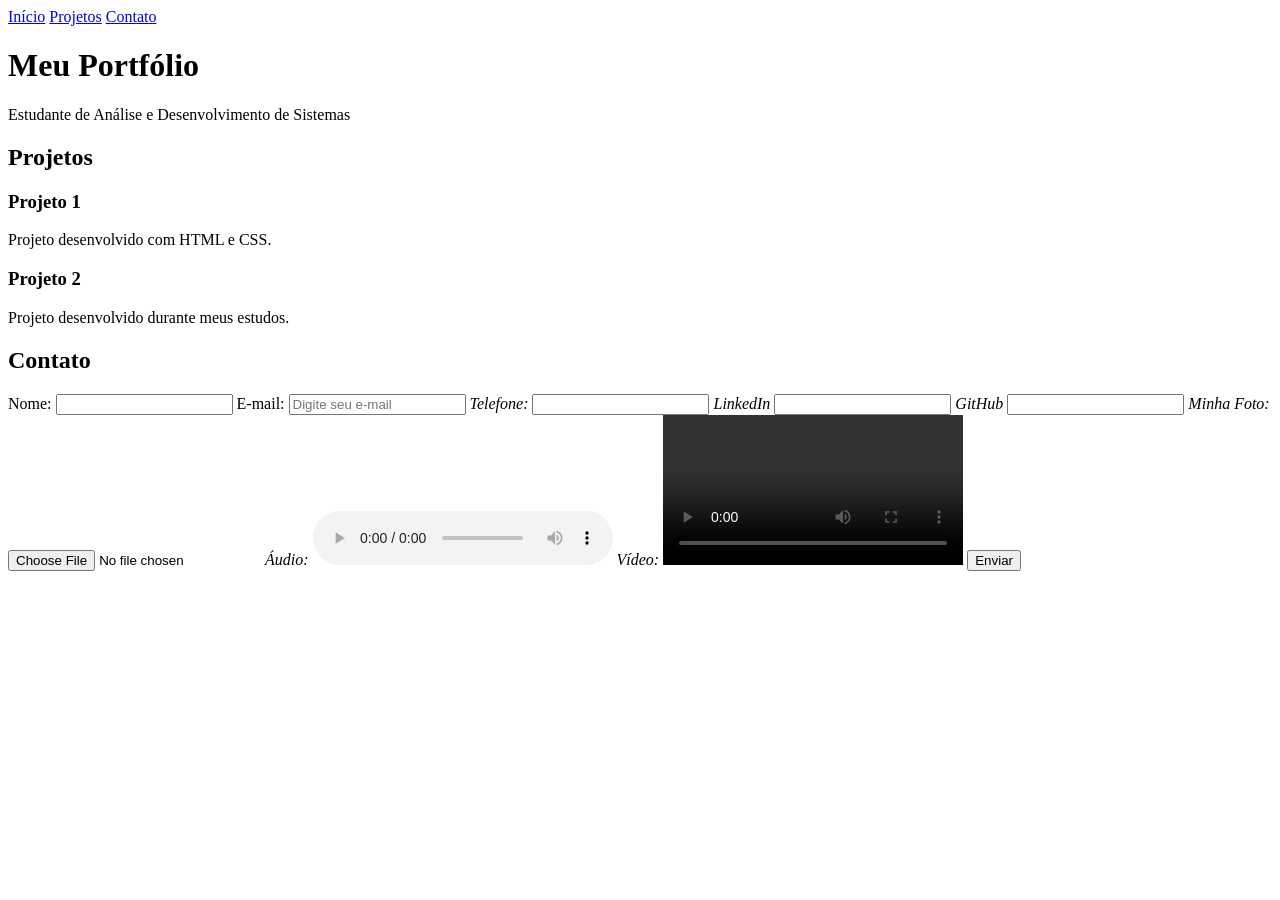
==== aulas/index.html @ dfea7bc9 "add CSS lesson HTML demo" ====
<!DOCTYPE html>
<html lang="pt-BR">
<head>
  <meta charset="UTF-8">
  <meta name="viewport" content="width=device-width, initial-scale=1.0">
  <title>Meu Portfólio</title>
  <link rel="stylesheet" href="css/style.css">
</head>

<body>

  <nav>
    <a href="#banner">Início</a>
    <a href="#projetos">Projetos</a>
    <a href="#contato">Contato</a>
  </nav>

  <header id="banner">
    <h1>Meu Portfólio</h1>
    <p>Estudante de Análise e Desenvolvimento de Sistemas</p>
  </header>

  <section id="projetos">
    <h2>Projetos</h2>

    <div class="card">
      <h3>Projeto 1</h3>
      <p>Projeto desenvolvido com HTML e CSS.</p>
    </div>

    <div class="card">
      <h3>Projeto 2</h3>
      <p>Projeto desenvolvido durante meus estudos.</p>
    </div>
  </section>

  <section id="contato">
    <h2>Contato</h2>

    <form>
      <label for="nome">Nome:</label>
      <input id="nome" name="nome" type="text" required pattern="[A-Za-zÀ-ÿ\s]{5,50}">

      <label for="email">E-mail:</label>
      <input id="email" name="email" type="email" required placeholder="Digite seu e-mail">

      <label for="telefone"><i>Telefone:</i></label>
      <input id="telefone" name="telefone" type="tel" required pattern="[0-9\s()+-]{8,20}">

      <label for="linkedin"><i>LinkedIn</i></label>
      <input id="linkedin" name="linkedin" type="url" required>

      <label for="github"><i>GitHub</i></label>
      <input id="github" name="github" type="url" required>

      <label for="foto"><i>Minha Foto:</i></label>
      <input id="foto" name="foto" type="file" accept="image/*">

      <label><i>Áudio:</i></label>
      <audio controls>
        <source src="audio/apresentacao.mp3" type="audio/mpeg">
        Seu navegador não conseguiu carregar o áudio.
      </audio>

      <label><i>Vídeo:</i></label>
      <video width="300" controls>
        <source src="video/apresentacao.mp4" type="video/mp4">
        Seu navegador não conseguiu carregar o vídeo.
      </video>

      <button type="submit">Enviar</button>
    </form>
  </section>

</body>
</html>
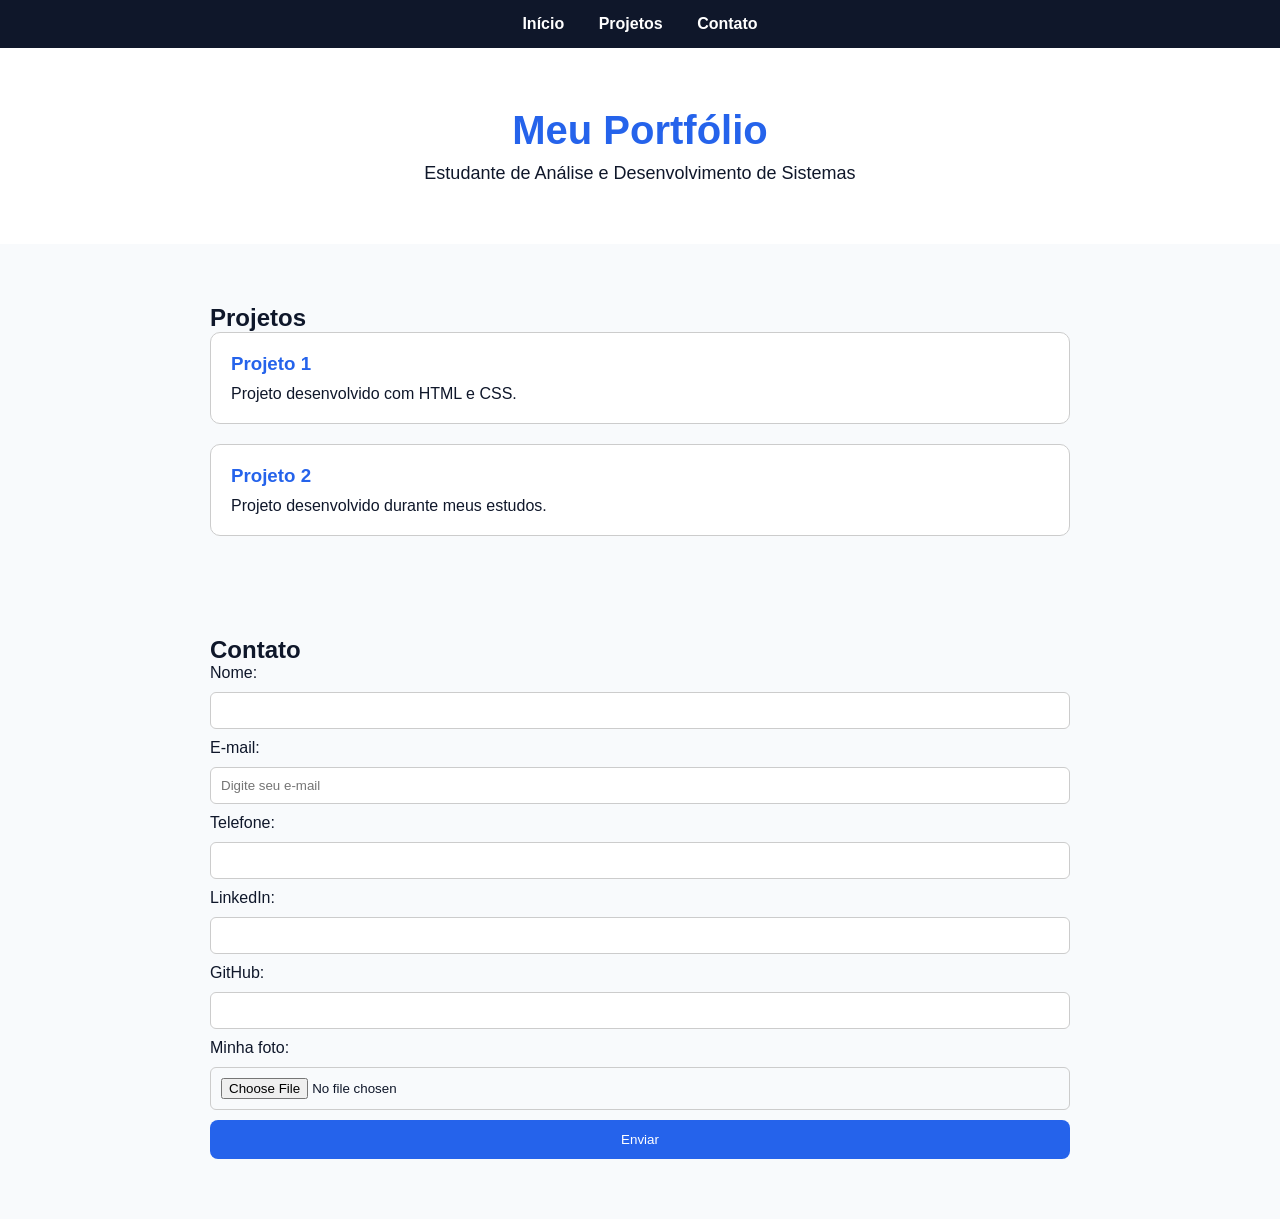
==== commit 93e69718: "fix: keep CSS demo free of missing media files" ====
--- a/aulas/index.html
+++ b/aulas/index.html
@@ -44,29 +44,17 @@
       <label for="email">E-mail:</label>
       <input id="email" name="email" type="email" required placeholder="Digite seu e-mail">
 
-      <label for="telefone"><i>Telefone:</i></label>
+      <label for="telefone">Telefone:</label>
       <input id="telefone" name="telefone" type="tel" required pattern="[0-9\s()+-]{8,20}">
 
-      <label for="linkedin"><i>LinkedIn</i></label>
+      <label for="linkedin">LinkedIn:</label>
       <input id="linkedin" name="linkedin" type="url" required>
 
-      <label for="github"><i>GitHub</i></label>
+      <label for="github">GitHub:</label>
       <input id="github" name="github" type="url" required>
 
-      <label for="foto"><i>Minha Foto:</i></label>
+      <label for="foto">Minha foto:</label>
       <input id="foto" name="foto" type="file" accept="image/*">
-
-      <label><i>Áudio:</i></label>
-      <audio controls>
-        <source src="audio/apresentacao.mp3" type="audio/mpeg">
-        Seu navegador não conseguiu carregar o áudio.
-      </audio>
-
-      <label><i>Vídeo:</i></label>
-      <video width="300" controls>
-        <source src="video/apresentacao.mp4" type="video/mp4">
-        Seu navegador não conseguiu carregar o vídeo.
-      </video>
 
       <button type="submit">Enviar</button>
     </form>
--- a/aulas/css/style.css
+++ b/aulas/css/style.css
@@ -0,0 +1,110 @@
+* {
+  margin: 0;
+  padding: 0;
+  box-sizing: border-box;
+}
+
+body {
+  font-family: Arial, sans-serif;
+  background: #F8FAFC;
+  color: #0F172A;
+}
+
+/* MENU */
+
+nav {
+  background: #0F172A;
+  padding: 15px;
+  text-align: center;
+}
+
+nav a {
+  color: #FFFFFF;
+  text-decoration: none;
+  margin: 0 15px;
+  font-weight: bold;
+}
+
+nav a:hover {
+  color: #4DA6FF;
+}
+
+/* BANNER */
+
+#banner {
+  text-align: center;
+  padding: 60px 20px;
+  background: #FFFFFF;
+}
+
+#banner h1 {
+  color: #2563EB;
+  font-size: 40px;
+  margin-bottom: 10px;
+}
+
+#banner p {
+  font-size: 18px;
+}
+
+/* LAYOUT */
+
+section {
+  max-width: 900px;
+  margin: 40px auto;
+  padding: 20px;
+}
+
+/* PROJETOS */
+
+.card {
+  background: #FFFFFF;
+  padding: 20px;
+  margin-bottom: 20px;
+  border: 1px solid #CCC;
+  border-radius: 10px;
+}
+
+.card h3 {
+  margin-bottom: 10px;
+  color: #2563EB;
+}
+
+/* FORMULÁRIO */
+
+form {
+  display: flex;
+  flex-direction: column;
+  gap: 10px;
+}
+
+input {
+  padding: 10px;
+  border: 1px solid #CCC;
+  border-radius: 6px;
+}
+
+input[type="text"],
+input[type="email"],
+input[type="tel"],
+input[type="url"] {
+  width: 100%;
+}
+
+button {
+  background: #2563EB;
+  color: #FFFFFF;
+  border: none;
+  padding: 12px 20px;
+  border-radius: 8px;
+  cursor: pointer;
+}
+
+button:hover {
+  background: #1D4ED8;
+}
+
+audio,
+video {
+  max-width: 100%;
+}
